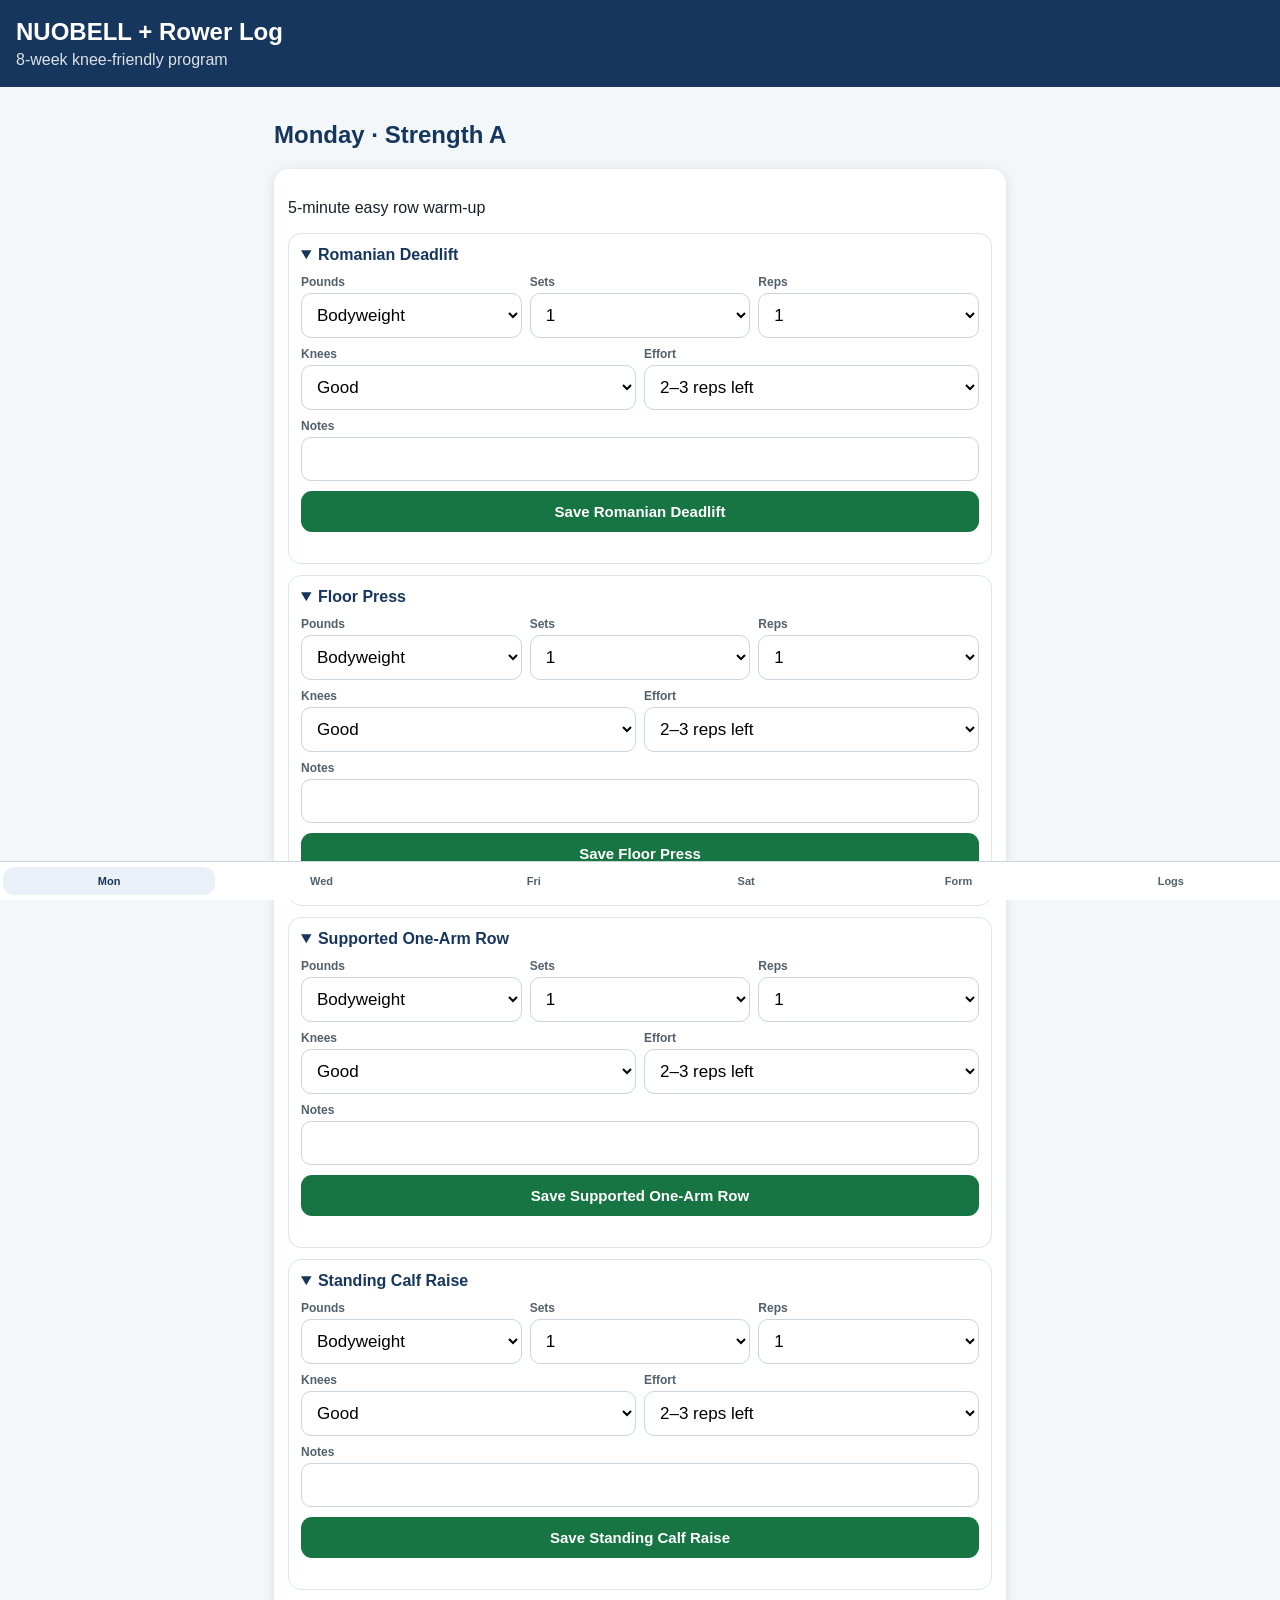
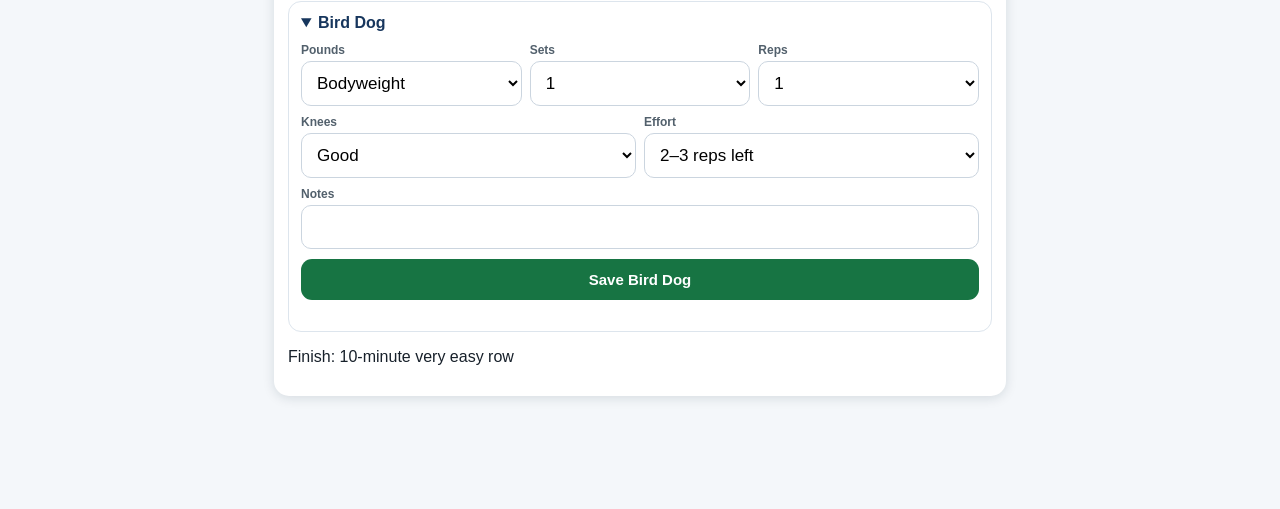
==== index.html @ aaa97d18 "Add files via upload" ====
<!doctype html><html><head><meta charset="utf-8"><meta name="viewport" content="width=device-width,initial-scale=1,viewport-fit=cover"><meta name="theme-color" content="#17365d"><title>NUOBELL + Rower Log</title><style>*{box-sizing:border-box}body{margin:0;background:#f4f7fa;font-family:-apple-system,BlinkMacSystemFont,"Segoe UI",sans-serif;color:#17202a;padding-bottom:86px}header{background:#17365d;color:white;padding:calc(18px + env(safe-area-inset-top)) 16px 18px}h1{font-size:24px;margin:0}header p{margin:5px 0 0;opacity:.85}main{max-width:760px;margin:auto;padding:14px}section{display:none}section.active{display:block}h2{color:#17365d}.card,.ref,.rec{background:#fff;border-radius:15px;padding:14px;margin-bottom:13px;box-shadow:0 2px 12px #1232}details{border:1px solid #dde5ed;border-radius:13px;padding:12px;margin:11px 0}summary{font-weight:800;color:#17365d}label{display:block;font-size:12px;font-weight:750;color:#52606c;margin-bottom:4px}select,input,textarea{width:100%;font-size:17px;padding:11px;border:1px solid #cbd5df;border-radius:10px;background:white}textarea{min-height:64px}.g3{display:grid;grid-template-columns:repeat(3,1fr);gap:8px;margin-top:11px}.g2{display:grid;grid-template-columns:1fr 1fr;gap:8px;margin-top:9px}button{border:0;border-radius:11px;padding:12px;background:#17365d;color:#fff;font-weight:750;font-size:15px}.save{width:100%;margin-top:10px;background:#177443}.status{height:19px;color:#177443;font-size:13px;padding-top:4px}nav{position:fixed;bottom:0;left:0;right:0;background:#fff;border-top:1px solid #cad5df;display:grid;grid-template-columns:repeat(6,1fr);padding:5px 3px calc(5px + env(safe-area-inset-bottom))}nav button{background:transparent;color:#52606c;font-size:11px;padding:8px 1px}nav button.active{background:#eaf1f8;color:#17365d}.ref img{width:100%;border-radius:11px}.ref a{color:#075dad;font-weight:750}.note{background:#fff3cd;border-radius:12px;padding:11px}.actions{display:flex;gap:8px}.actions>*{flex:1}.file{background:#e7edf4;color:#17365d;border-radius:11px;padding:12px;text-align:center;font-weight:750}.file input{display:none}.rec{border-left:5px solid #2f5597}.del{float:right;padding:5px 8px;background:#eee;color:#942525}@media(min-width:700px){#refs{display:grid;grid-template-columns:1fr 1fr;gap:12px}}</style></head><body><header><h1>NUOBELL + Rower Log</h1><p>8-week knee-friendly program</p></header><main>
<section id="Monday" class="active"><h2>Monday · Strength A</h2><div class="card"><p>5-minute easy row warm-up</p><div id="mon"></div><p>Finish: 10-minute very easy row</p></div></section>
<section id="Wednesday"><h2>Wednesday · Rower</h2><div class="card"><label>Training week</label><select id="rw"><option>Weeks 1–2</option><option>Weeks 3–4</option><option>Weeks 5–6</option><option>Weeks 7–8</option></select><div class="note" id="rp" style="margin-top:10px"></div><div class="g2"><div><label>Minutes</label><select id="rm"><option>5</option><option>10</option><option>15</option><option>20</option><option>25</option><option>30</option><option>35</option><option>40</option><option>45</option></select></div><div><label>Distance (m)</label><input id="rd" inputmode="numeric"></div><div><label>Stroke rate</label><select id="rs"><option>16</option><option>17</option><option>18</option><option>19</option><option>20</option><option>21</option><option>22</option><option>23</option><option>24</option><option>25</option><option>26</option><option>27</option><option>28</option><option>29</option><option>30</option></select></div><div><label>Knees</label><select id="rk"><option>Good</option><option>Mild discomfort</option><option>Stop / pain</option></select></div></div><label style="margin-top:9px">Notes</label><textarea id="rn"></textarea><button class="save" onclick="saveRow()">Save rowing log</button><div id="rstat" class="status"></div></div></section>
<section id="Friday"><h2>Friday · Strength B</h2><div class="card"><p>5-minute easy row warm-up</p><div id="fri"></div><p>Finish: 10-minute very easy row</p></div></section>
<section id="Saturday"><h2>Saturday · Optional</h2><div class="card"><label>Activity</label><select id="sa"><option>Easy conversational row</option><option>Comfortable walk</option><option>Recovery / rest</option></select><label style="margin-top:9px">Minutes</label><select id="sm"><option>0</option><option>5</option><option>10</option><option>15</option><option>20</option><option>25</option><option>30</option><option>35</option><option>40</option><option>45</option><option>50</option><option>55</option><option>60</option></select><label style="margin-top:9px">Notes</label><textarea id="sn"></textarea><button class="save" onclick="saveSat()">Save optional-day log</button><div id="sstat" class="status"></div></div></section>
<section id="Reference"><h2>Exercise Reference</h2><div class="note">Illustrations are quick reminders. Use the linked ACE resources for additional form guidance.</div><div id="refs" style="margin-top:12px"><article class="ref"><h3>Romanian Deadlift</h3><img src="assets/exercise-01.jpg"><p>Soft knees; hinge at hips; weights close; neutral back.</p><a href="https://www.acefitness.org/continuing-education/certified/may-2025/8865/the-ace-do-it-better-series-the-romanian-deadlift/" target="_blank">ACE guidance ↗</a></article><article class="ref"><h3>Floor Press</h3><img src="assets/exercise-02.jpg"><p>Lower under control until upper arms meet floor; press smoothly.</p><a href="https://www.acefitness.org/resources/everyone/exercise-library/" target="_blank">ACE guidance ↗</a></article><article class="ref"><h3>Supported One-Arm Row</h3><img src="assets/exercise-03.jpg"><p>Brace on a stable support; row without twisting.</p><a href="https://www.acefitness.org/resources/everyone/exercise-library/" target="_blank">ACE guidance ↗</a></article><article class="ref"><h3>Standing Calf Raise</h3><img src="assets/exercise-04.jpg"><p>Use support; rise, pause and lower slowly.</p><a href="https://www.acefitness.org/resources/everyone/exercise-library/" target="_blank">ACE guidance ↗</a></article><article class="ref"><h3>Bird Dog</h3><img src="assets/exercise-05.jpg"><p>Extend opposite arm and leg while keeping trunk still.</p><a href="https://www.acefitness.org/resources/everyone/exercise-library/" target="_blank">ACE guidance ↗</a></article><article class="ref"><h3>Glute Bridge</h3><img src="assets/exercise-06.jpg"><p>Comfortable knee bend; squeeze glutes to lift hips.</p><a href="https://www.acefitness.org/resources/everyone/exercise-library/" target="_blank">ACE guidance ↗</a></article><article class="ref"><h3>Hammer Curl</h3><img src="assets/exercise-07.jpg"><p>Palms inward; upper arms quiet; no swinging.</p><a href="https://www.acefitness.org/resources/everyone/exercise-library/" target="_blank">ACE guidance ↗</a></article><article class="ref"><h3>Seated Overhead Press</h3><img src="assets/exercise-08.jpg"><p>Stable chair with back support; light load; keep breathing.</p><a href="https://www.acefitness.org/resources/everyone/exercise-library/" target="_blank">ACE guidance ↗</a></article><article class="ref"><h3>Suitcase Hold</h3><img src="assets/exercise-09.jpg"><p>Stand tall with one dumbbell; resist leaning.</p><a href="https://www.acefitness.org/resources/everyone/exercise-library/" target="_blank">ACE guidance ↗</a></article></div></section>
<section id="History"><h2>History & JSON</h2><div class="card"><div class="actions"><button onclick="exportJSON()">Export JSON</button><label class="file">Import JSON<input type="file" accept="application/json" onchange="importJSON(event)"></label></div><p>Records stay in this browser. Export JSON periodically as backup.</p></div><div id="hist"></div></section></main>
<nav><button data-t="Monday" onclick="tab('Monday')">Mon</button><button data-t="Wednesday" onclick="tab('Wednesday')">Wed</button><button data-t="Friday" onclick="tab('Friday')">Fri</button><button data-t="Saturday" onclick="tab('Saturday')">Sat</button><button data-t="Reference" onclick="tab('Reference')">Form</button><button data-t="History" onclick="tab('History')">Logs</button></nav>
<script>const strength={Monday:["Romanian Deadlift", "Floor Press", "Supported One-Arm Row", "Standing Calf Raise", "Bird Dog"],Friday:["Glute Bridge", "Floor Press", "Supported One-Arm Row", "Hammer Curl", "Seated Overhead Press", "Suitcase Hold"]};const weights=['Bodyweight',...Array.from({length:10},(_,i)=>`${(i+1)*5} lb`)];function ex(day,n,i){return `<details open><summary>${n}</summary><div class="g3"><div><label>Pounds</label><select id="${day}w${i}">${weights.map(x=>`<option>${x}</option>`).join('')}</select></div><div><label>Sets</label><select id="${day}s${i}">${[1,2,3,4,5].map(x=>`<option>${x}</option>`).join('')}</select></div><div><label>Reps</label><select id="${day}r${i}">${Array.from({length:20},(_,j)=>j+1).map(x=>`<option>${x}</option>`).join('')}</select></div></div><div class="g2"><div><label>Knees</label><select id="${day}k${i}"><option>Good</option><option>Mild discomfort</option><option>Stop / pain</option></select></div><div><label>Effort</label><select id="${day}e${i}"><option>Easy</option><option selected>2–3 reps left</option><option>Hard</option></select></div></div><label style="margin-top:9px">Notes</label><input id="${day}n${i}"><button class="save" onclick="saveStrength('${day}','${n}',${i})">Save ${n}</button><div id="${day}x${i}" class="status"></div></details>`}function init(){mon.innerHTML=strength.Monday.map((n,i)=>ex('Monday',n,i)).join('');fri.innerHTML=strength.Friday.map((n,i)=>ex('Friday',n,i)).join('');rowPlan();tab('Monday')}function get(){try{return JSON.parse(localStorage.getItem('nuobellLogs')||'[]')}catch(e){return[]}}function put(a){localStorage.setItem('nuobellLogs',JSON.stringify(a))}function id(){return (crypto.randomUUID?crypto.randomUUID():Date.now().toString())}function saveStrength(d,n,i){let a=get();a.push({id:id(),timestamp:new Date().toISOString(),day:d,type:'strength',exercise:n,weight:document.getElementById(d+'w'+i).value,sets:+document.getElementById(d+'s'+i).value,reps:+document.getElementById(d+'r'+i).value,knees:document.getElementById(d+'k'+i).value,effort:document.getElementById(d+'e'+i).value,notes:document.getElementById(d+'n'+i).value});put(a);let z=document.getElementById(d+'x'+i);z.textContent='Saved ✓';setTimeout(()=>z.textContent='',1200)}function saveRow(){let a=get();a.push({id:id(),timestamp:new Date().toISOString(),day:'Wednesday',type:'row',week:rw.value,minutes:+rm.value,distance:rd.value,spm:+rs.value,knees:rk.value,notes:rn.value});put(a);rstat.textContent='Saved ✓'}function saveSat(){let a=get();a.push({id:id(),timestamp:new Date().toISOString(),day:'Saturday',type:'optional',activity:sa.value,minutes:+sm.value,notes:sn.value});put(a);sstat.textContent='Saved ✓'}function rowPlan(){let p={'Weeks 1–2':'5 min easy • 10 min steady • 5 min easy','Weeks 3–4':'5 min easy • 15 min steady • 5 min easy','Weeks 5–6':'5 min easy • 2 min moderate / 2 min easy × 5 • 5 min cool-down','Weeks 7–8':'5 min easy • 3 min moderate-hard / 2 min easy × 4 • 5 min cool-down'};rp.textContent=p[rw.value]}rw.onchange=rowPlan;function tab(t){document.querySelectorAll('section').forEach(s=>s.classList.toggle('active',s.id===t));document.querySelectorAll('nav button').forEach(b=>b.classList.toggle('active',b.dataset.t===t));if(t==='History')history();scrollTo(0,0)}function history(){let a=get().slice().reverse();hist.innerHTML=a.length?a.map(r=>`<div class="rec"><button class="del" onclick="del('${r.id}')">Delete</button><b>${r.day}</b><br>${r.type==='strength'?`${r.exercise} · ${r.weight} · ${r.sets}×${r.reps}`:r.type==='row'?`Row · ${r.minutes} min · ${r.distance||'—'}m · ${r.spm}spm`:`${r.activity} · ${r.minutes} min`}<br><small>${new Date(r.timestamp).toLocaleString()}${r.knees?' · Knees: '+r.knees:''}</small></div>`).join(''):'<p>No records yet.</p>'}function del(x){if(confirm('Delete record?')){put(get().filter(r=>r.id!==x));history()}}function exportJSON(){let b=new Blob([JSON.stringify({version:1,records:get()},null,2)],{type:'application/json'}),a=document.createElement('a');a.href=URL.createObjectURL(b);a.download='nuobell-log-'+new Date().toISOString().slice(0,10)+'.json';a.click()}function importJSON(e){let f=e.target.files[0];if(!f)return;let r=new FileReader();r.onload=()=>{try{let x=JSON.parse(r.result),inc=Array.isArray(x)?x:x.records,m=new Map(get().map(v=>[v.id,v]));inc.forEach(v=>m.set(v.id||id(),v));put([...m.values()]);history();alert('Import complete.')}catch(_e){alert('Invalid JSON file.')}};r.readAsText(f)}init();</script></body></html>
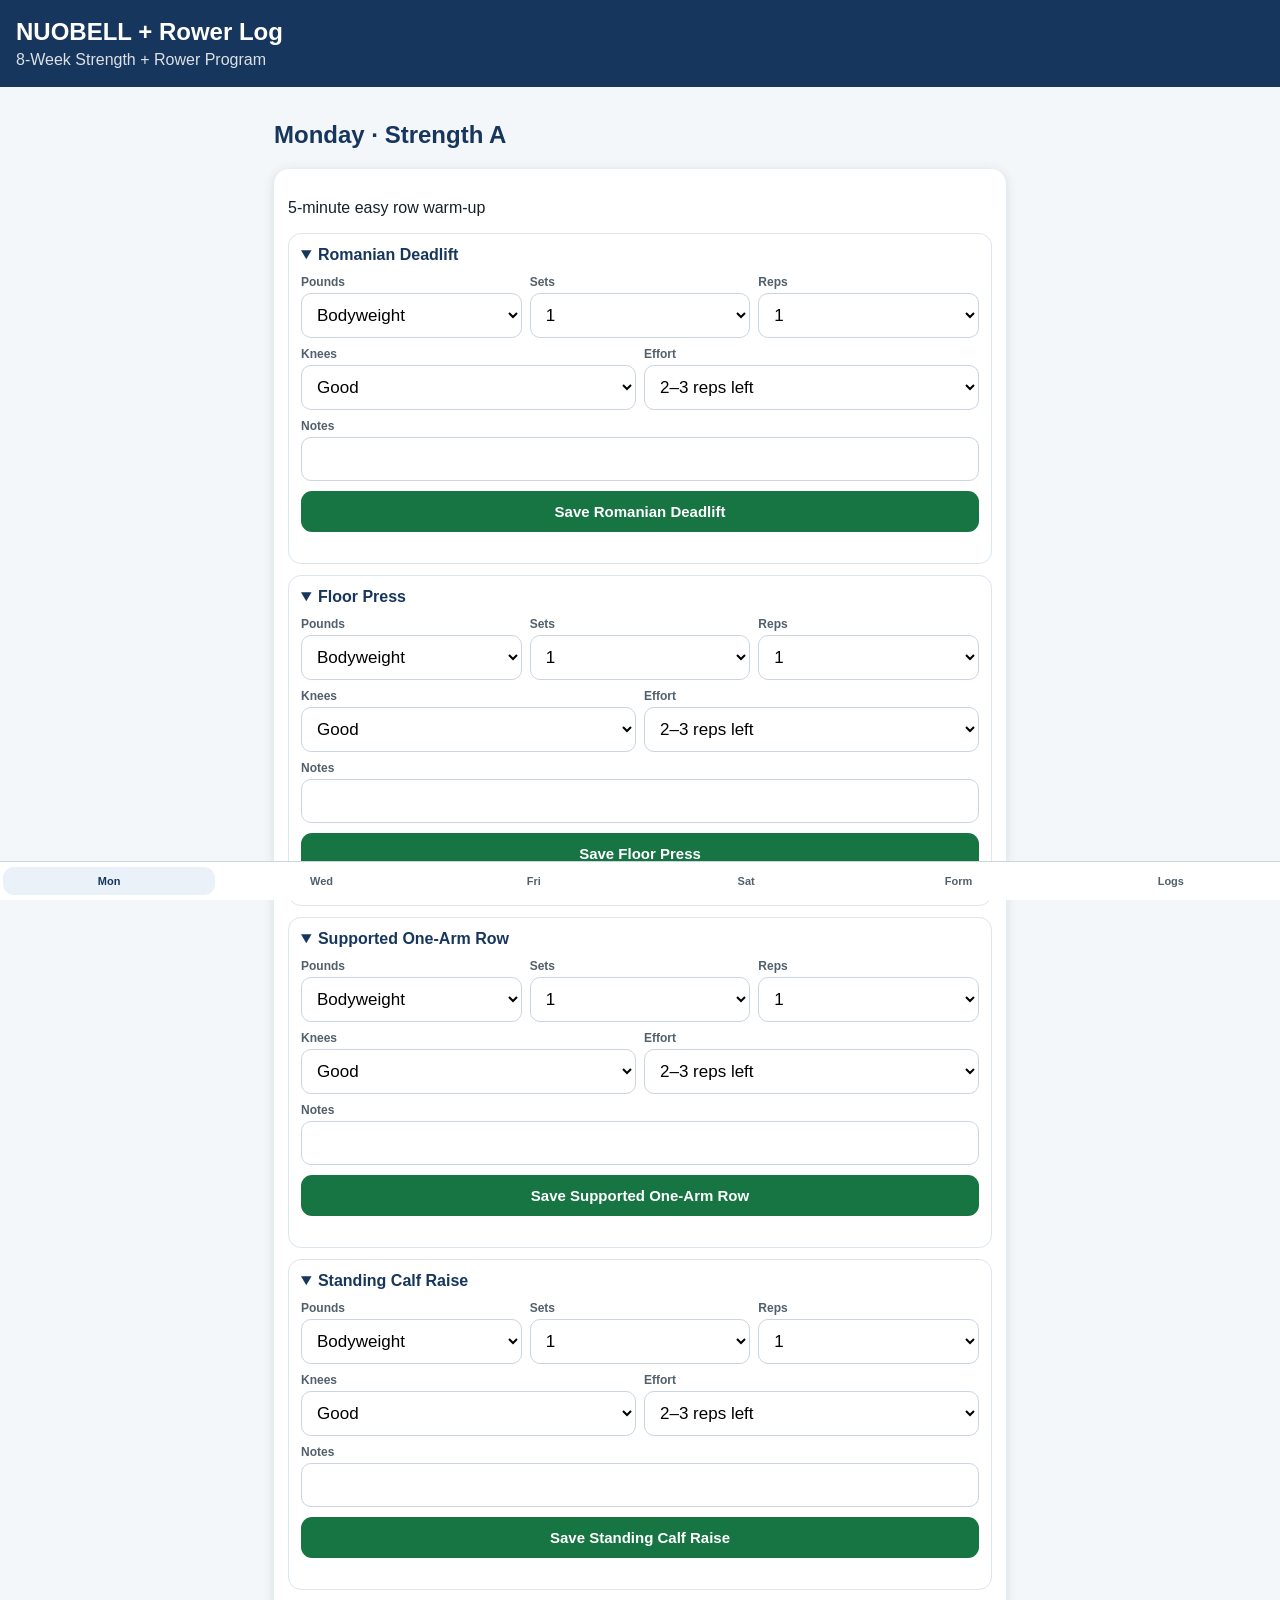
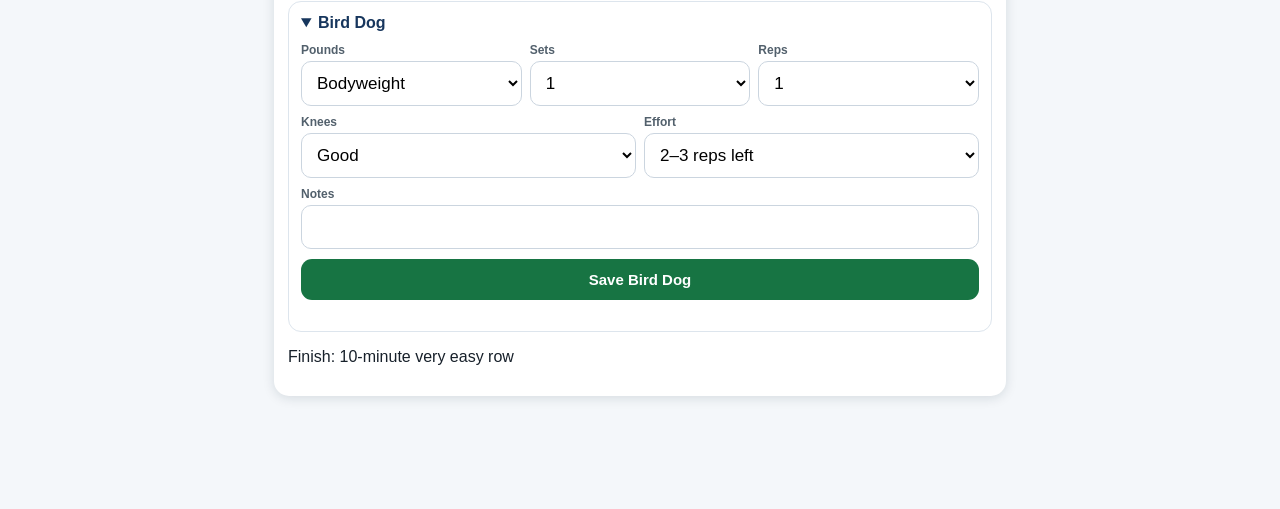
==== commit 25dea8c5: "Update index.html" ====
--- a/index.html
+++ b/index.html
@@ -1,4 +1,4 @@
-<!doctype html><html><head><meta charset="utf-8"><meta name="viewport" content="width=device-width,initial-scale=1,viewport-fit=cover"><meta name="theme-color" content="#17365d"><title>NUOBELL + Rower Log</title><style>*{box-sizing:border-box}body{margin:0;background:#f4f7fa;font-family:-apple-system,BlinkMacSystemFont,"Segoe UI",sans-serif;color:#17202a;padding-bottom:86px}header{background:#17365d;color:white;padding:calc(18px + env(safe-area-inset-top)) 16px 18px}h1{font-size:24px;margin:0}header p{margin:5px 0 0;opacity:.85}main{max-width:760px;margin:auto;padding:14px}section{display:none}section.active{display:block}h2{color:#17365d}.card,.ref,.rec{background:#fff;border-radius:15px;padding:14px;margin-bottom:13px;box-shadow:0 2px 12px #1232}details{border:1px solid #dde5ed;border-radius:13px;padding:12px;margin:11px 0}summary{font-weight:800;color:#17365d}label{display:block;font-size:12px;font-weight:750;color:#52606c;margin-bottom:4px}select,input,textarea{width:100%;font-size:17px;padding:11px;border:1px solid #cbd5df;border-radius:10px;background:white}textarea{min-height:64px}.g3{display:grid;grid-template-columns:repeat(3,1fr);gap:8px;margin-top:11px}.g2{display:grid;grid-template-columns:1fr 1fr;gap:8px;margin-top:9px}button{border:0;border-radius:11px;padding:12px;background:#17365d;color:#fff;font-weight:750;font-size:15px}.save{width:100%;margin-top:10px;background:#177443}.status{height:19px;color:#177443;font-size:13px;padding-top:4px}nav{position:fixed;bottom:0;left:0;right:0;background:#fff;border-top:1px solid #cad5df;display:grid;grid-template-columns:repeat(6,1fr);padding:5px 3px calc(5px + env(safe-area-inset-bottom))}nav button{background:transparent;color:#52606c;font-size:11px;padding:8px 1px}nav button.active{background:#eaf1f8;color:#17365d}.ref img{width:100%;border-radius:11px}.ref a{color:#075dad;font-weight:750}.note{background:#fff3cd;border-radius:12px;padding:11px}.actions{display:flex;gap:8px}.actions>*{flex:1}.file{background:#e7edf4;color:#17365d;border-radius:11px;padding:12px;text-align:center;font-weight:750}.file input{display:none}.rec{border-left:5px solid #2f5597}.del{float:right;padding:5px 8px;background:#eee;color:#942525}@media(min-width:700px){#refs{display:grid;grid-template-columns:1fr 1fr;gap:12px}}</style></head><body><header><h1>NUOBELL + Rower Log</h1><p>8-week knee-friendly program</p></header><main>
+<!doctype html><html><head><meta charset="utf-8"><meta name="viewport" content="width=device-width,initial-scale=1,viewport-fit=cover"><meta name="theme-color" content="#17365d"><title>NUOBELL + Rower Log</title><style>*{box-sizing:border-box}body{margin:0;background:#f4f7fa;font-family:-apple-system,BlinkMacSystemFont,"Segoe UI",sans-serif;color:#17202a;padding-bottom:86px}header{background:#17365d;color:white;padding:calc(18px + env(safe-area-inset-top)) 16px 18px}h1{font-size:24px;margin:0}header p{margin:5px 0 0;opacity:.85}main{max-width:760px;margin:auto;padding:14px}section{display:none}section.active{display:block}h2{color:#17365d}.card,.ref,.rec{background:#fff;border-radius:15px;padding:14px;margin-bottom:13px;box-shadow:0 2px 12px #1232}details{border:1px solid #dde5ed;border-radius:13px;padding:12px;margin:11px 0}summary{font-weight:800;color:#17365d}label{display:block;font-size:12px;font-weight:750;color:#52606c;margin-bottom:4px}select,input,textarea{width:100%;font-size:17px;padding:11px;border:1px solid #cbd5df;border-radius:10px;background:white}textarea{min-height:64px}.g3{display:grid;grid-template-columns:repeat(3,1fr);gap:8px;margin-top:11px}.g2{display:grid;grid-template-columns:1fr 1fr;gap:8px;margin-top:9px}button{border:0;border-radius:11px;padding:12px;background:#17365d;color:#fff;font-weight:750;font-size:15px}.save{width:100%;margin-top:10px;background:#177443}.status{height:19px;color:#177443;font-size:13px;padding-top:4px}nav{position:fixed;bottom:0;left:0;right:0;background:#fff;border-top:1px solid #cad5df;display:grid;grid-template-columns:repeat(6,1fr);padding:5px 3px calc(5px + env(safe-area-inset-bottom))}nav button{background:transparent;color:#52606c;font-size:11px;padding:8px 1px}nav button.active{background:#eaf1f8;color:#17365d}.ref img{width:100%;border-radius:11px}.ref a{color:#075dad;font-weight:750}.note{background:#fff3cd;border-radius:12px;padding:11px}.actions{display:flex;gap:8px}.actions>*{flex:1}.file{background:#e7edf4;color:#17365d;border-radius:11px;padding:12px;text-align:center;font-weight:750}.file input{display:none}.rec{border-left:5px solid #2f5597}.del{float:right;padding:5px 8px;background:#eee;color:#942525}@media(min-width:700px){#refs{display:grid;grid-template-columns:1fr 1fr;gap:12px}}</style></head><body><header><h1>NUOBELL + Rower Log</h1><p>8-Week Strength + Rower Program</p></header><main>
 <section id="Monday" class="active"><h2>Monday · Strength A</h2><div class="card"><p>5-minute easy row warm-up</p><div id="mon"></div><p>Finish: 10-minute very easy row</p></div></section>
 <section id="Wednesday"><h2>Wednesday · Rower</h2><div class="card"><label>Training week</label><select id="rw"><option>Weeks 1–2</option><option>Weeks 3–4</option><option>Weeks 5–6</option><option>Weeks 7–8</option></select><div class="note" id="rp" style="margin-top:10px"></div><div class="g2"><div><label>Minutes</label><select id="rm"><option>5</option><option>10</option><option>15</option><option>20</option><option>25</option><option>30</option><option>35</option><option>40</option><option>45</option></select></div><div><label>Distance (m)</label><input id="rd" inputmode="numeric"></div><div><label>Stroke rate</label><select id="rs"><option>16</option><option>17</option><option>18</option><option>19</option><option>20</option><option>21</option><option>22</option><option>23</option><option>24</option><option>25</option><option>26</option><option>27</option><option>28</option><option>29</option><option>30</option></select></div><div><label>Knees</label><select id="rk"><option>Good</option><option>Mild discomfort</option><option>Stop / pain</option></select></div></div><label style="margin-top:9px">Notes</label><textarea id="rn"></textarea><button class="save" onclick="saveRow()">Save rowing log</button><div id="rstat" class="status"></div></div></section>
 <section id="Friday"><h2>Friday · Strength B</h2><div class="card"><p>5-minute easy row warm-up</p><div id="fri"></div><p>Finish: 10-minute very easy row</p></div></section>
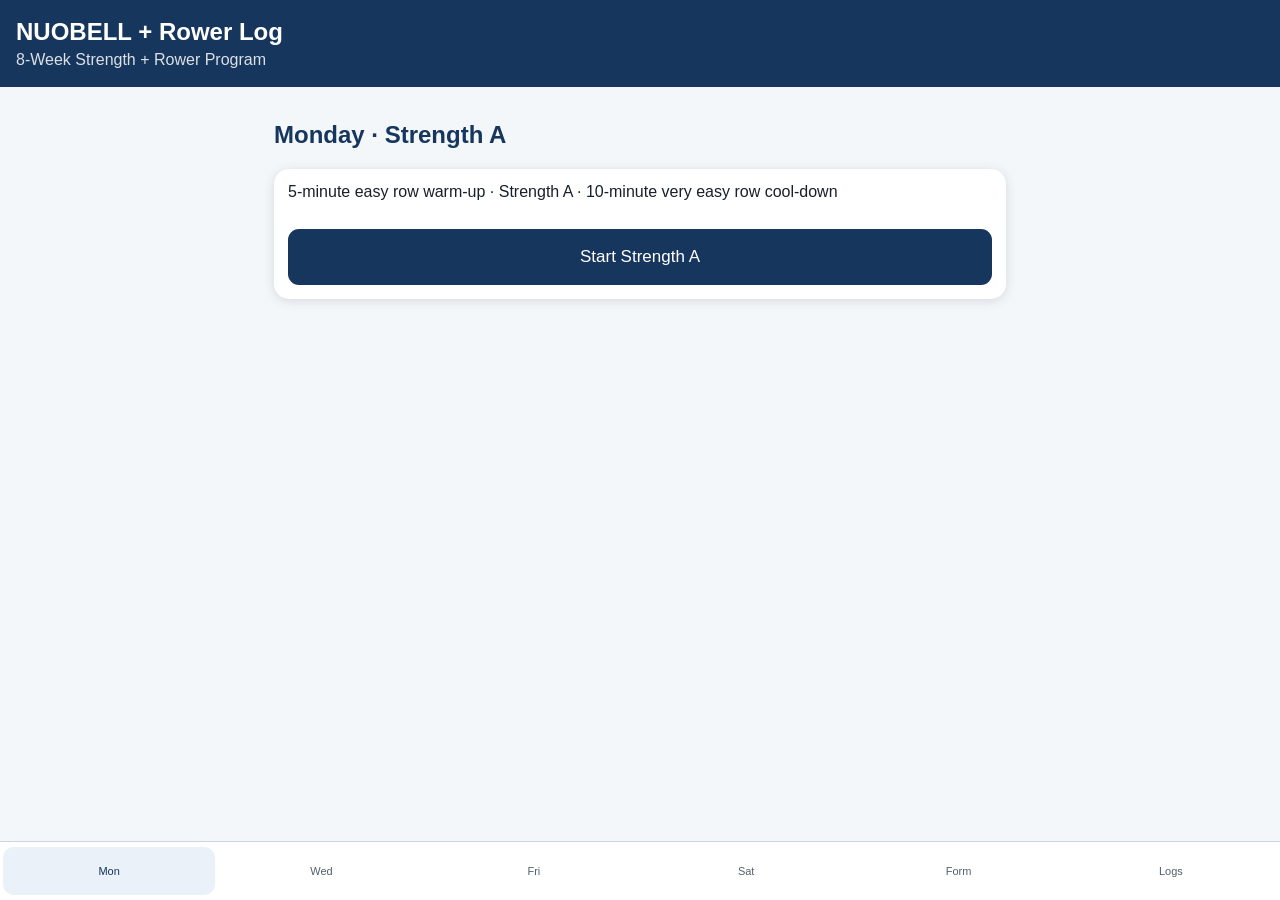
==== commit 0be14be9: "Add Version 2.1 per-set workout logging Adds structured workouts, warm-up/cool-down tracking, per-se" ====
--- a/index.html
+++ b/index.html
@@ -1,9 +1,206 @@
-<!doctype html><html><head><meta charset="utf-8"><meta name="viewport" content="width=device-width,initial-scale=1,viewport-fit=cover"><meta name="theme-color" content="#17365d"><title>NUOBELL + Rower Log</title><style>*{box-sizing:border-box}body{margin:0;background:#f4f7fa;font-family:-apple-system,BlinkMacSystemFont,"Segoe UI",sans-serif;color:#17202a;padding-bottom:86px}header{background:#17365d;color:white;padding:calc(18px + env(safe-area-inset-top)) 16px 18px}h1{font-size:24px;margin:0}header p{margin:5px 0 0;opacity:.85}main{max-width:760px;margin:auto;padding:14px}section{display:none}section.active{display:block}h2{color:#17365d}.card,.ref,.rec{background:#fff;border-radius:15px;padding:14px;margin-bottom:13px;box-shadow:0 2px 12px #1232}details{border:1px solid #dde5ed;border-radius:13px;padding:12px;margin:11px 0}summary{font-weight:800;color:#17365d}label{display:block;font-size:12px;font-weight:750;color:#52606c;margin-bottom:4px}select,input,textarea{width:100%;font-size:17px;padding:11px;border:1px solid #cbd5df;border-radius:10px;background:white}textarea{min-height:64px}.g3{display:grid;grid-template-columns:repeat(3,1fr);gap:8px;margin-top:11px}.g2{display:grid;grid-template-columns:1fr 1fr;gap:8px;margin-top:9px}button{border:0;border-radius:11px;padding:12px;background:#17365d;color:#fff;font-weight:750;font-size:15px}.save{width:100%;margin-top:10px;background:#177443}.status{height:19px;color:#177443;font-size:13px;padding-top:4px}nav{position:fixed;bottom:0;left:0;right:0;background:#fff;border-top:1px solid #cad5df;display:grid;grid-template-columns:repeat(6,1fr);padding:5px 3px calc(5px + env(safe-area-inset-bottom))}nav button{background:transparent;color:#52606c;font-size:11px;padding:8px 1px}nav button.active{background:#eaf1f8;color:#17365d}.ref img{width:100%;border-radius:11px}.ref a{color:#075dad;font-weight:750}.note{background:#fff3cd;border-radius:12px;padding:11px}.actions{display:flex;gap:8px}.actions>*{flex:1}.file{background:#e7edf4;color:#17365d;border-radius:11px;padding:12px;text-align:center;font-weight:750}.file input{display:none}.rec{border-left:5px solid #2f5597}.del{float:right;padding:5px 8px;background:#eee;color:#942525}@media(min-width:700px){#refs{display:grid;grid-template-columns:1fr 1fr;gap:12px}}</style></head><body><header><h1>NUOBELL + Rower Log</h1><p>8-Week Strength + Rower Program</p></header><main>
-<section id="Monday" class="active"><h2>Monday · Strength A</h2><div class="card"><p>5-minute easy row warm-up</p><div id="mon"></div><p>Finish: 10-minute very easy row</p></div></section>
-<section id="Wednesday"><h2>Wednesday · Rower</h2><div class="card"><label>Training week</label><select id="rw"><option>Weeks 1–2</option><option>Weeks 3–4</option><option>Weeks 5–6</option><option>Weeks 7–8</option></select><div class="note" id="rp" style="margin-top:10px"></div><div class="g2"><div><label>Minutes</label><select id="rm"><option>5</option><option>10</option><option>15</option><option>20</option><option>25</option><option>30</option><option>35</option><option>40</option><option>45</option></select></div><div><label>Distance (m)</label><input id="rd" inputmode="numeric"></div><div><label>Stroke rate</label><select id="rs"><option>16</option><option>17</option><option>18</option><option>19</option><option>20</option><option>21</option><option>22</option><option>23</option><option>24</option><option>25</option><option>26</option><option>27</option><option>28</option><option>29</option><option>30</option></select></div><div><label>Knees</label><select id="rk"><option>Good</option><option>Mild discomfort</option><option>Stop / pain</option></select></div></div><label style="margin-top:9px">Notes</label><textarea id="rn"></textarea><button class="save" onclick="saveRow()">Save rowing log</button><div id="rstat" class="status"></div></div></section>
-<section id="Friday"><h2>Friday · Strength B</h2><div class="card"><p>5-minute easy row warm-up</p><div id="fri"></div><p>Finish: 10-minute very easy row</p></div></section>
-<section id="Saturday"><h2>Saturday · Optional</h2><div class="card"><label>Activity</label><select id="sa"><option>Easy conversational row</option><option>Comfortable walk</option><option>Recovery / rest</option></select><label style="margin-top:9px">Minutes</label><select id="sm"><option>0</option><option>5</option><option>10</option><option>15</option><option>20</option><option>25</option><option>30</option><option>35</option><option>40</option><option>45</option><option>50</option><option>55</option><option>60</option></select><label style="margin-top:9px">Notes</label><textarea id="sn"></textarea><button class="save" onclick="saveSat()">Save optional-day log</button><div id="sstat" class="status"></div></div></section>
-<section id="Reference"><h2>Exercise Reference</h2><div class="note">Illustrations are quick reminders. Use the linked ACE resources for additional form guidance.</div><div id="refs" style="margin-top:12px"><article class="ref"><h3>Romanian Deadlift</h3><img src="assets/exercise-01.jpg"><p>Soft knees; hinge at hips; weights close; neutral back.</p><a href="https://www.acefitness.org/continuing-education/certified/may-2025/8865/the-ace-do-it-better-series-the-romanian-deadlift/" target="_blank">ACE guidance ↗</a></article><article class="ref"><h3>Floor Press</h3><img src="assets/exercise-02.jpg"><p>Lower under control until upper arms meet floor; press smoothly.</p><a href="https://www.acefitness.org/resources/everyone/exercise-library/" target="_blank">ACE guidance ↗</a></article><article class="ref"><h3>Supported One-Arm Row</h3><img src="assets/exercise-03.jpg"><p>Brace on a stable support; row without twisting.</p><a href="https://www.acefitness.org/resources/everyone/exercise-library/" target="_blank">ACE guidance ↗</a></article><article class="ref"><h3>Standing Calf Raise</h3><img src="assets/exercise-04.jpg"><p>Use support; rise, pause and lower slowly.</p><a href="https://www.acefitness.org/resources/everyone/exercise-library/" target="_blank">ACE guidance ↗</a></article><article class="ref"><h3>Bird Dog</h3><img src="assets/exercise-05.jpg"><p>Extend opposite arm and leg while keeping trunk still.</p><a href="https://www.acefitness.org/resources/everyone/exercise-library/" target="_blank">ACE guidance ↗</a></article><article class="ref"><h3>Glute Bridge</h3><img src="assets/exercise-06.jpg"><p>Comfortable knee bend; squeeze glutes to lift hips.</p><a href="https://www.acefitness.org/resources/everyone/exercise-library/" target="_blank">ACE guidance ↗</a></article><article class="ref"><h3>Hammer Curl</h3><img src="assets/exercise-07.jpg"><p>Palms inward; upper arms quiet; no swinging.</p><a href="https://www.acefitness.org/resources/everyone/exercise-library/" target="_blank">ACE guidance ↗</a></article><article class="ref"><h3>Seated Overhead Press</h3><img src="assets/exercise-08.jpg"><p>Stable chair with back support; light load; keep breathing.</p><a href="https://www.acefitness.org/resources/everyone/exercise-library/" target="_blank">ACE guidance ↗</a></article><article class="ref"><h3>Suitcase Hold</h3><img src="assets/exercise-09.jpg"><p>Stand tall with one dumbbell; resist leaning.</p><a href="https://www.acefitness.org/resources/everyone/exercise-library/" target="_blank">ACE guidance ↗</a></article></div></section>
-<section id="History"><h2>History & JSON</h2><div class="card"><div class="actions"><button onclick="exportJSON()">Export JSON</button><label class="file">Import JSON<input type="file" accept="application/json" onchange="importJSON(event)"></label></div><p>Records stay in this browser. Export JSON periodically as backup.</p></div><div id="hist"></div></section></main>
-<nav><button data-t="Monday" onclick="tab('Monday')">Mon</button><button data-t="Wednesday" onclick="tab('Wednesday')">Wed</button><button data-t="Friday" onclick="tab('Friday')">Fri</button><button data-t="Saturday" onclick="tab('Saturday')">Sat</button><button data-t="Reference" onclick="tab('Reference')">Form</button><button data-t="History" onclick="tab('History')">Logs</button></nav>
-<script>const strength={Monday:["Romanian Deadlift", "Floor Press", "Supported One-Arm Row", "Standing Calf Raise", "Bird Dog"],Friday:["Glute Bridge", "Floor Press", "Supported One-Arm Row", "Hammer Curl", "Seated Overhead Press", "Suitcase Hold"]};const weights=['Bodyweight',...Array.from({length:10},(_,i)=>`${(i+1)*5} lb`)];function ex(day,n,i){return `<details open><summary>${n}</summary><div class="g3"><div><label>Pounds</label><select id="${day}w${i}">${weights.map(x=>`<option>${x}</option>`).join('')}</select></div><div><label>Sets</label><select id="${day}s${i}">${[1,2,3,4,5].map(x=>`<option>${x}</option>`).join('')}</select></div><div><label>Reps</label><select id="${day}r${i}">${Array.from({length:20},(_,j)=>j+1).map(x=>`<option>${x}</option>`).join('')}</select></div></div><div class="g2"><div><label>Knees</label><select id="${day}k${i}"><option>Good</option><option>Mild discomfort</option><option>Stop / pain</option></select></div><div><label>Effort</label><select id="${day}e${i}"><option>Easy</option><option selected>2–3 reps left</option><option>Hard</option></select></div></div><label style="margin-top:9px">Notes</label><input id="${day}n${i}"><button class="save" onclick="saveStrength('${day}','${n}',${i})">Save ${n}</button><div id="${day}x${i}" class="status"></div></details>`}function init(){mon.innerHTML=strength.Monday.map((n,i)=>ex('Monday',n,i)).join('');fri.innerHTML=strength.Friday.map((n,i)=>ex('Friday',n,i)).join('');rowPlan();tab('Monday')}function get(){try{return JSON.parse(localStorage.getItem('nuobellLogs')||'[]')}catch(e){return[]}}function put(a){localStorage.setItem('nuobellLogs',JSON.stringify(a))}function id(){return (crypto.randomUUID?crypto.randomUUID():Date.now().toString())}function saveStrength(d,n,i){let a=get();a.push({id:id(),timestamp:new Date().toISOString(),day:d,type:'strength',exercise:n,weight:document.getElementById(d+'w'+i).value,sets:+document.getElementById(d+'s'+i).value,reps:+document.getElementById(d+'r'+i).value,knees:document.getElementById(d+'k'+i).value,effort:document.getElementById(d+'e'+i).value,notes:document.getElementById(d+'n'+i).value});put(a);let z=document.getElementById(d+'x'+i);z.textContent='Saved ✓';setTimeout(()=>z.textContent='',1200)}function saveRow(){let a=get();a.push({id:id(),timestamp:new Date().toISOString(),day:'Wednesday',type:'row',week:rw.value,minutes:+rm.value,distance:rd.value,spm:+rs.value,knees:rk.value,notes:rn.value});put(a);rstat.textContent='Saved ✓'}function saveSat(){let a=get();a.push({id:id(),timestamp:new Date().toISOString(),day:'Saturday',type:'optional',activity:sa.value,minutes:+sm.value,notes:sn.value});put(a);sstat.textContent='Saved ✓'}function rowPlan(){let p={'Weeks 1–2':'5 min easy • 10 min steady • 5 min easy','Weeks 3–4':'5 min easy • 15 min steady • 5 min easy','Weeks 5–6':'5 min easy • 2 min moderate / 2 min easy × 5 • 5 min cool-down','Weeks 7–8':'5 min easy • 3 min moderate-hard / 2 min easy × 4 • 5 min cool-down'};rp.textContent=p[rw.value]}rw.onchange=rowPlan;function tab(t){document.querySelectorAll('section').forEach(s=>s.classList.toggle('active',s.id===t));document.querySelectorAll('nav button').forEach(b=>b.classList.toggle('active',b.dataset.t===t));if(t==='History')history();scrollTo(0,0)}function history(){let a=get().slice().reverse();hist.innerHTML=a.length?a.map(r=>`<div class="rec"><button class="del" onclick="del('${r.id}')">Delete</button><b>${r.day}</b><br>${r.type==='strength'?`${r.exercise} · ${r.weight} · ${r.sets}×${r.reps}`:r.type==='row'?`Row · ${r.minutes} min · ${r.distance||'—'}m · ${r.spm}spm`:`${r.activity} · ${r.minutes} min`}<br><small>${new Date(r.timestamp).toLocaleString()}${r.knees?' · Knees: '+r.knees:''}</small></div>`).join(''):'<p>No records yet.</p>'}function del(x){if(confirm('Delete record?')){put(get().filter(r=>r.id!==x));history()}}function exportJSON(){let b=new Blob([JSON.stringify({version:1,records:get()},null,2)],{type:'application/json'}),a=document.createElement('a');a.href=URL.createObjectURL(b);a.download='nuobell-log-'+new Date().toISOString().slice(0,10)+'.json';a.click()}function importJSON(e){let f=e.target.files[0];if(!f)return;let r=new FileReader();r.onload=()=>{try{let x=JSON.parse(r.result),inc=Array.isArray(x)?x:x.records,m=new Map(get().map(v=>[v.id,v]));inc.forEach(v=>m.set(v.id||id(),v));put([...m.values()]);history();alert('Import complete.')}catch(_e){alert('Invalid JSON file.')}};r.readAsText(f)}init();</script></body></html>+<!doctype html>
+<html>
+  <head>
+    <meta charset="utf-8">
+    <meta name="viewport" content="width=device-width,initial-scale=1,viewport-fit=cover">
+    <meta name="theme-color" content="#17365d">
+    <title>NUOBELL + Rower Log</title>
+    <link rel="stylesheet" href="css/app.css">
+  </head>
+  <body>
+    <header>
+      <h1>NUOBELL + Rower Log</h1>
+      <p>8-Week Strength + Rower Program</p>
+    </header>
+    <main>
+      <div id="appNotice" class="app-notice" role="status" aria-live="polite" hidden></div>
+      <div id="legacyNotice" class="legacy-notice" role="alert" hidden>
+        <p>Legacy workout records were detected. They have not been changed. Export them before choosing to replace this data with Version 2 storage.</p>
+        <div class="actions">
+          <button type="button" id="exportLegacy">Export legacy JSON</button>
+          <button type="button" id="replaceLegacy">Start using Version 2</button>
+        </div>
+      </div>
+      <div id="activeWorkoutBanner" class="active-banner" hidden>
+        <span id="activeWorkoutLabel"></span>
+        <button type="button" id="resumeActiveWorkout">Resume workout</button>
+      </div>
+
+      <section id="Monday" class="active">
+        <h2>Monday · Strength A</h2>
+        <div class="card launch-card">
+          <p>5-minute easy row warm-up · Strength A · 10-minute very easy row cool-down</p>
+          <button type="button" class="primary-action" data-start-workout="monday-strength-a">Start Strength A</button>
+        </div>
+      </section>
+
+      <section id="Wednesday">
+        <h2>Wednesday · Rower</h2>
+        <div class="card launch-card">
+          <label for="rw">Training week</label>
+          <select id="rw">
+            <option>Weeks 1–2</option>
+            <option>Weeks 3–4</option>
+            <option>Weeks 5–6</option>
+            <option>Weeks 7–8</option>
+          </select>
+          <div class="note row-plan" id="rp"></div>
+          <button type="button" class="primary-action" data-start-workout="wednesday-row">Start rowing workout</button>
+        </div>
+      </section>
+
+      <section id="Friday">
+        <h2>Friday · Strength B</h2>
+        <div class="card launch-card">
+          <p>5-minute easy row warm-up · Strength B · 10-minute very easy row cool-down</p>
+          <button type="button" class="primary-action" data-start-workout="friday-strength-b">Start Strength B</button>
+        </div>
+      </section>
+
+      <section id="Saturday">
+        <h2>Saturday · Optional</h2>
+        <form id="optionalForm" class="card">
+          <label for="sa">Activity</label>
+          <select id="sa">
+            <option>Easy conversational row</option>
+            <option>Comfortable walk</option>
+            <option>Recovery / rest</option>
+          </select>
+          <label for="sm" class="field-spaced">Minutes</label>
+          <select id="sm">
+            <option>0</option>
+            <option>5</option>
+            <option>10</option>
+            <option>15</option>
+            <option>20</option>
+            <option>25</option>
+            <option>30</option>
+            <option>35</option>
+            <option>40</option>
+            <option>45</option>
+            <option>50</option>
+            <option>55</option>
+            <option>60</option>
+          </select>
+          <label for="sn" class="field-spaced">Notes</label>
+          <textarea id="sn"></textarea>
+          <button class="save" type="submit">Save optional-day log</button>
+        </form>
+      </section>
+
+      <section id="Reference">
+        <h2>Exercise Reference</h2>
+        <div class="note">Illustrations are quick reminders. Use the linked ACE resources for additional form guidance.</div>
+        <div id="refs" class="refs">
+          <article class="ref" data-exercise-id="romanian-deadlift">
+            <h3>Romanian Deadlift</h3>
+            <img src="assets/exercise-01.jpg">
+            <p>Soft knees; hinge at hips; weights close; neutral back.</p>
+            <a href="https://www.acefitness.org/continuing-education/certified/may-2025/8865/the-ace-do-it-better-series-the-romanian-deadlift/" target="_blank">ACE guidance ↗</a>
+          </article>
+          <article class="ref" data-exercise-id="floor-press">
+            <h3>Floor Press</h3>
+            <img src="assets/exercise-02.jpg">
+            <p>Lower under control until upper arms meet floor; press smoothly.</p>
+            <a href="https://www.acefitness.org/resources/everyone/exercise-library/" target="_blank">ACE guidance ↗</a>
+          </article>
+          <article class="ref" data-exercise-id="supported-one-arm-row">
+            <h3>Supported One-Arm Row</h3>
+            <img src="assets/exercise-03.jpg">
+            <p>Brace on a stable support; row without twisting.</p>
+            <a href="https://www.acefitness.org/resources/everyone/exercise-library/" target="_blank">ACE guidance ↗</a>
+          </article>
+          <article class="ref" data-exercise-id="standing-calf-raise">
+            <h3>Standing Calf Raise</h3>
+            <img src="assets/exercise-04.jpg">
+            <p>Use support; rise, pause and lower slowly.</p>
+            <a href="https://www.acefitness.org/resources/everyone/exercise-library/" target="_blank">ACE guidance ↗</a>
+          </article>
+          <article class="ref" data-exercise-id="bird-dog">
+            <h3>Bird Dog</h3>
+            <img src="assets/exercise-05.jpg">
+            <p>Extend opposite arm and leg while keeping trunk still.</p>
+            <a href="https://www.acefitness.org/resources/everyone/exercise-library/" target="_blank">ACE guidance ↗</a>
+          </article>
+          <article class="ref" data-exercise-id="glute-bridge">
+            <h3>Glute Bridge</h3>
+            <img src="assets/exercise-06.jpg">
+            <p>Comfortable knee bend; squeeze glutes to lift hips.</p>
+            <a href="https://www.acefitness.org/resources/everyone/exercise-library/" target="_blank">ACE guidance ↗</a>
+          </article>
+          <article class="ref" data-exercise-id="hammer-curl">
+            <h3>Hammer Curl</h3>
+            <img src="assets/exercise-07.jpg">
+            <p>Palms inward; upper arms quiet; no swinging.</p>
+            <a href="https://www.acefitness.org/resources/everyone/exercise-library/" target="_blank">ACE guidance ↗</a>
+          </article>
+          <article class="ref" data-exercise-id="seated-overhead-press">
+            <h3>Seated Overhead Press</h3>
+            <img src="assets/exercise-08.jpg">
+            <p>Stable chair with back support; light load; keep breathing.</p>
+            <a href="https://www.acefitness.org/resources/everyone/exercise-library/" target="_blank">ACE guidance ↗</a>
+          </article>
+          <article class="ref" data-exercise-id="suitcase-hold">
+            <h3>Suitcase Hold</h3>
+            <img src="assets/exercise-09.jpg">
+            <p>Stand tall with one dumbbell; resist leaning.</p>
+            <a href="https://www.acefitness.org/resources/everyone/exercise-library/" target="_blank">ACE guidance ↗</a>
+          </article>
+        </div>
+      </section>
+
+      <section id="History">
+        <h2>History &amp; JSON</h2>
+        <div class="card">
+          <div class="actions">
+            <button type="button" id="exportJSON">Export JSON</button>
+            <label class="file">Import JSON<input id="importJSON" type="file" accept="application/json"></label>
+          </div>
+          <p>Records stay in this browser. Export JSON periodically as backup.</p>
+        </div>
+        <div id="historyList"></div>
+      </section>
+
+      <section id="Workout" aria-label="Active workout">
+        <div id="workoutContent"></div>
+      </section>
+    </main>
+    <nav>
+      <button data-t="Monday" onclick="tab('Monday')">Mon</button>
+      <button data-t="Wednesday" onclick="tab('Wednesday')">Wed</button>
+      <button data-t="Friday" onclick="tab('Friday')">Fri</button>
+      <button data-t="Saturday" onclick="tab('Saturday')">Sat</button>
+      <button data-t="Reference" onclick="tab('Reference')">Form</button>
+      <button data-t="History" onclick="tab('History')">Logs</button>
+    </nav>
+
+    <div id="workoutChoice" class="modal" hidden role="dialog" aria-modal="true" aria-labelledby="workoutChoiceTitle">
+      <div class="modal-card">
+        <h2 id="workoutChoiceTitle">An active workout is in progress</h2>
+        <p id="workoutChoiceDescription"></p>
+        <button type="button" id="choiceResume" class="primary-action">Resume existing workout</button>
+        <button type="button" id="choiceDiscard" class="danger-action">Discard existing workout and start selected</button>
+        <button type="button" id="choiceCancel" class="secondary-action">Cancel</button>
+      </div>
+    </div>
+
+    <div id="confirmDialog" class="modal" hidden role="dialog" aria-modal="true" aria-labelledby="confirmTitle">
+      <div class="modal-card">
+        <h2 id="confirmTitle"></h2>
+        <p id="confirmMessage"></p>
+        <button type="button" id="confirmAction" class="danger-action"></button>
+        <button type="button" id="cancelConfirmation" class="secondary-action">Cancel</button>
+      </div>
+    </div>
+
+    <div id="exerciseFormDialog" class="modal form-modal" hidden role="dialog" aria-modal="true" aria-labelledby="exerciseFormTitle">
+      <div class="modal-card">
+        <h2 id="exerciseFormTitle" class="visually-hidden">Exercise form reference</h2>
+        <div id="exerciseFormContent"></div>
+        <button type="button" id="closeExerciseForm" class="primary-action">CLOSE FORM</button>
+      </div>
+    </div>
+
+    <script src="js/app.js"></script>
+  </body>
+</html>
--- a/css/app.css
+++ b/css/app.css
@@ -0,0 +1,106 @@
+*{box-sizing:border-box}
+body{margin:0;background:#f4f7fa;font-family:-apple-system,BlinkMacSystemFont,"Segoe UI",sans-serif;color:#17202a;padding-bottom:86px}
+header{background:#17365d;color:white;padding:calc(18px + env(safe-area-inset-top)) 16px 18px}
+h1{font-size:24px;margin:0}
+header p{margin:5px 0 0;opacity:.85}
+main{max-width:760px;margin:auto;padding:14px}
+section{display:none}
+section.active{display:block}
+h2{color:#17365d}
+.card,.ref,.rec{background:#fff;border-radius:15px;padding:14px;margin-bottom:13px;box-shadow:0 2px 12px #1232}
+details{border:1px solid #dde5ed;border-radius:13px;padding:12px;margin:11px 0}
+summary{font-weight:800;color:#17365d}
+label{display:block;font-size:12px;font-weight:750;color:#52606c;margin-bottom:4px}
+select,input,textarea{width:100%;font-size:17px;padding:11px;border:1px solid #cbd5df;border-radius:10px;background:white}
+textarea{min-height:64px}
+.g3{display:grid;grid-template-columns:repeat(3,1fr);gap:8px;margin-top:11px}
+.g2{display:grid;grid-template-columns:1fr 1fr;gap:8px;margin-top:9px}
+button{border:0;border-radius:11px;padding:12px;background:#17365d;color:#fff;font-weight:750;font-size:15px}
+.save{width:100%;margin-top:10px;background:#177443}
+.status{height:19px;color:#177443;font-size:13px;padding-top:4px}
+nav{position:fixed;bottom:0;left:0;right:0;background:#fff;border-top:1px solid #cad5df;display:grid;grid-template-columns:repeat(6,1fr);padding:5px 3px calc(5px + env(safe-area-inset-bottom))}
+nav button{background:transparent;color:#52606c;font-size:11px;padding:8px 1px}
+nav button.active{background:#eaf1f8;color:#17365d}
+.ref img{width:100%;border-radius:11px}
+.ref a{color:#075dad;font-weight:750}
+.note{background:#fff3cd;border-radius:12px;padding:11px}
+.actions{display:flex;gap:8px}
+.actions>*{flex:1}
+.file{display:block;min-height:48px;background:#e7edf4;color:#17365d;border-radius:11px;padding:12px;text-align:center;font-weight:750}
+.file input{display:none}
+.rec{border-left:5px solid #2f5597}
+.del{float:right;padding:5px 8px;background:#eee;color:#942525}
+[hidden]{display:none!important}
+button,select,input,textarea{font:inherit}
+button{min-height:48px;cursor:pointer;touch-action:manipulation}
+select,input{min-height:48px}
+textarea{font-size:17px}
+.launch-card p{margin-top:0}
+.primary-action,.save{width:100%;min-height:56px;margin-top:12px;font-size:17px}
+.secondary-action{width:100%;background:#e7edf4;color:#17365d;margin-top:8px}
+.danger-action{width:100%;background:#942525;margin-top:8px}
+.app-notice,.legacy-notice,.active-banner{border-radius:13px;padding:12px;margin:0 0 12px}
+.app-notice{background:#e8f4eb;color:#145c35}
+.app-notice.error{background:#fde8e8;color:#842020}
+.legacy-notice{background:#fff3cd;color:#594414}
+.legacy-notice p{margin:0 0 10px}
+.active-banner{display:flex;align-items:center;justify-content:space-between;gap:10px;background:#eaf1f8}
+.active-banner button{flex-shrink:0}
+.row-plan{margin:10px 0}
+.workout-heading{margin:0 0 10px}
+.progress-label{font-weight:800;color:#17365d;margin:0 0 8px}
+.progress-track{height:8px;background:#dde5ed;border-radius:99px;overflow:hidden;margin-bottom:14px}
+.progress-track span{display:block;height:100%;background:#177443}
+.step-card{padding:16px}
+.step-card h3{margin:0 0 8px;color:#17365d}
+.step-description{color:#52606c;margin:0 0 12px}
+.previous-performance{background:#eaf1f8;border-radius:10px;padding:10px;margin:10px 0;font-size:14px}
+.step-status{font-weight:750;color:#177443}
+.step-status.skipped{color:#942525}
+.set-entry{border:1px solid #dde5ed;border-radius:12px;padding:10px;margin:10px 0}
+.set-entry.is-complete{border-color:#177443;background:#f1f8f3}
+.set-entry h4{margin:0 0 8px}
+.set-fields{display:grid;grid-template-columns:repeat(3,minmax(0,1fr));gap:8px}
+.set-fields label{font-size:11px}
+.set-fields input,.set-fields select{padding:8px;min-width:0}
+.set-fields .load-kind{grid-column:span 1}
+.bodyweight-label{min-height:48px;display:flex;align-items:center;font-size:14px;font-weight:700;color:#52606c}
+.set-controls{display:flex;justify-content:flex-end;margin-top:6px}
+.small-button{min-height:48px;padding:8px 12px;background:#e7edf4;color:#17365d;font-size:14px}
+.add-set{width:100%;min-height:48px;margin-top:10px;background:#e7edf4;color:#17365d}
+.step-actions{position:sticky;bottom:0;z-index:2;background:#f4f7fa;padding:10px 0 calc(10px + env(safe-area-inset-bottom));display:grid;grid-template-columns:1fr 1fr;gap:8px}
+.step-actions .primary-action,.step-actions .danger-action,.step-actions .secondary-action{margin:0}
+.step-actions .primary-action{grid-column:1 / -1}
+.reference-action{width:100%;margin-top:8px;background:#e7edf4;color:#17365d}
+.exercise-notes{min-height:52px}
+.history-card{border-left:5px solid #2f5597}
+.history-card.draft{border-left-color:#d29315}
+.history-card summary{cursor:pointer;min-height:48px;display:flex;align-items:center}
+.history-card details{margin:0;padding:0;border:0}
+.history-step{padding:10px 0;border-top:1px solid #dde5ed}
+.history-step p{margin:5px 0}
+.history-actions{display:flex;gap:8px;margin-top:8px}
+.history-actions button{flex:1}
+.history-step .step-status{margin:5px 0}
+.modal{position:fixed;inset:0;z-index:10;background:#0008;display:grid;place-items:center;padding:18px}
+.modal-card{width:min(100%,440px);background:#fff;border-radius:16px;padding:20px;box-shadow:0 8px 36px #0004}
+.modal-card h2{margin-top:0}
+.form-modal{display:block;overflow-y:auto;overscroll-behavior:contain;padding:12px}
+.form-modal .modal-card{max-width:500px;max-height:calc(100vh - 24px);max-height:calc(100dvh - 24px);overflow-y:auto;margin:0 auto;padding:16px}
+.form-modal .ref{margin:0;box-shadow:none;padding:0}
+.form-modal .ref img{max-height:48vh;max-height:48dvh;object-fit:contain;background:#f4f7fa}
+.form-modal #closeExerciseForm{position:sticky;bottom:0}
+.visually-hidden{position:absolute;width:1px;height:1px;padding:0;margin:-1px;overflow:hidden;clip:rect(0,0,0,0);white-space:nowrap;border:0}
+body.workout-active{padding-bottom:0}
+body.workout-active nav{display:none}
+button:disabled{opacity:.5;cursor:not-allowed}
+@media(max-width:380px){
+  main{padding:10px}
+  .step-card{padding:12px}
+  .set-fields{gap:5px}
+  .set-fields input,.set-fields select{font-size:16px;padding:7px}
+  .active-banner{align-items:stretch;flex-direction:column}
+}
+@media(min-width:700px){#refs{display:grid;grid-template-columns:1fr 1fr;gap:12px}}
+.field-spaced{margin-top:9px}
+.refs{margin-top:12px}
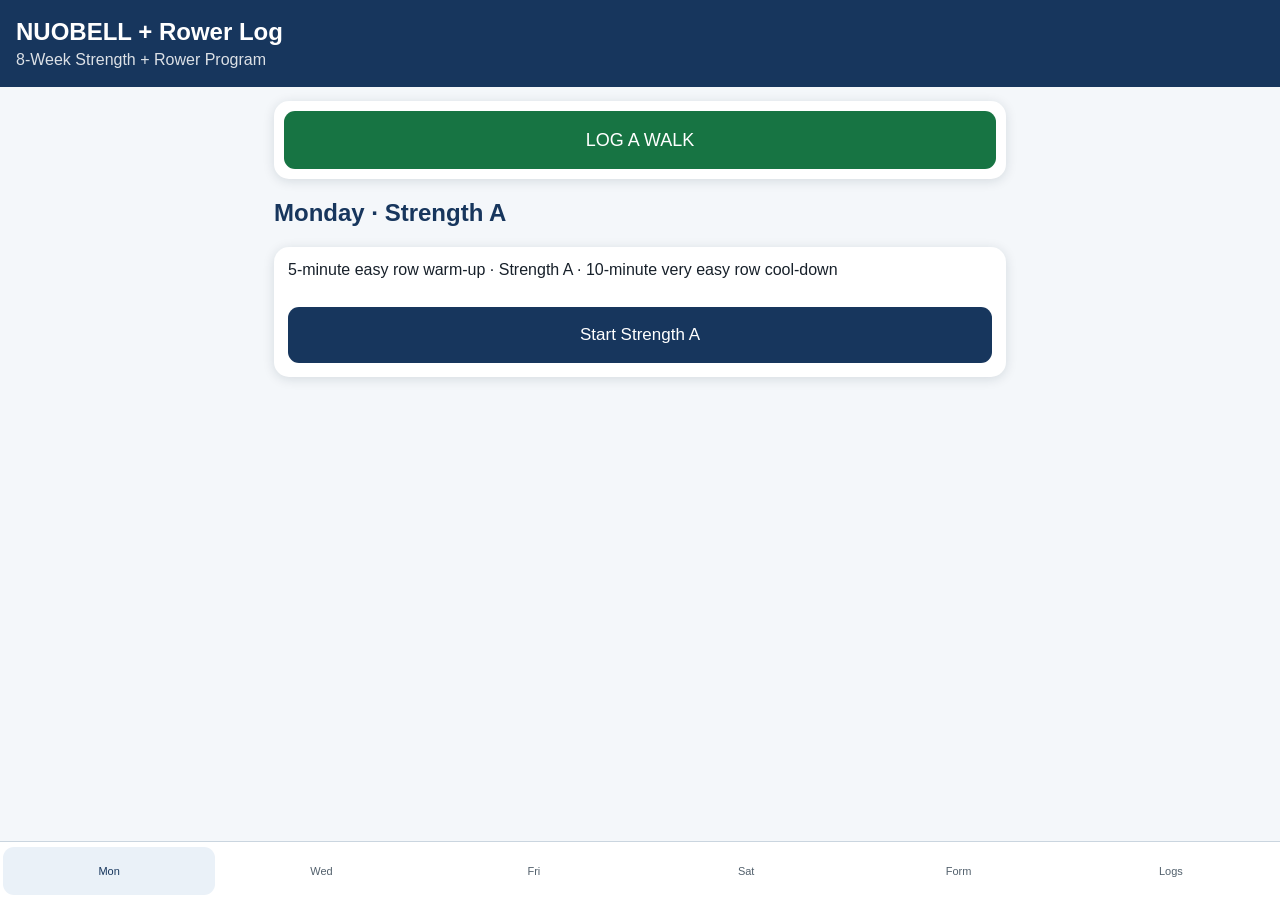
==== commit 5b33d1d3: "Add anytime GPS walk tracking and walk history Co-authored-by: Copilot <223556219+Copilot@users.nore" ====
--- a/index.html
+++ b/index.html
@@ -19,6 +19,17 @@
         <div class="actions">
           <button type="button" id="exportLegacy">Export legacy JSON</button>
           <button type="button" id="replaceLegacy">Start using Version 2</button>
+        </div>
+      </div>
+      <div class="walk-launch card">
+        <button type="button" id="openWalkTracker" class="walk-launch-action">LOG A WALK</button>
+      </div>
+      <div id="activeWalkBanner" class="active-banner walk-banner" hidden>
+        <span id="activeWalkLabel" role="status" aria-live="polite"></span>
+        <div class="walk-recovery-actions">
+          <button type="button" id="resumeActiveWalk" class="primary-action">RESUME</button>
+          <button type="button" id="finishActiveWalk" class="secondary-action">FINISH</button>
+          <button type="button" id="discardActiveWalk" class="danger-action">DISCARD</button>
         </div>
       </div>
       <div id="activeWorkoutBanner" class="active-banner" hidden>
@@ -62,26 +73,29 @@
         <form id="optionalForm" class="card">
           <label for="sa">Activity</label>
           <select id="sa">
-            <option>Easy conversational row</option>
-            <option>Comfortable walk</option>
-            <option>Recovery / rest</option>
+            <option value="row">Easy conversational row</option>
+            <option value="walk">Comfortable walk</option>
+            <option value="rest">Recovery / rest</option>
           </select>
-          <label for="sm" class="field-spaced">Minutes</label>
-          <select id="sm">
-            <option>0</option>
-            <option>5</option>
-            <option>10</option>
-            <option>15</option>
-            <option>20</option>
-            <option>25</option>
-            <option>30</option>
-            <option>35</option>
-            <option>40</option>
-            <option>45</option>
-            <option>50</option>
-            <option>55</option>
-            <option>60</option>
-          </select>
+          <div id="optionalMinutesField">
+            <label for="sm" class="field-spaced">Minutes</label>
+            <select id="sm">
+              <option>0</option>
+              <option>5</option>
+              <option>10</option>
+              <option>15</option>
+              <option>20</option>
+              <option>25</option>
+              <option>30</option>
+              <option>35</option>
+              <option>40</option>
+              <option>45</option>
+              <option>50</option>
+              <option>55</option>
+              <option>60</option>
+            </select>
+          </div>
+          <div id="optionalRowFields" hidden></div>
           <label for="sn" class="field-spaced">Notes</label>
           <textarea id="sn"></textarea>
           <button class="save" type="submit">Save optional-day log</button>
@@ -90,63 +104,8 @@
 
       <section id="Reference">
         <h2>Exercise Reference</h2>
-        <div class="note">Illustrations are quick reminders. Use the linked ACE resources for additional form guidance.</div>
-        <div id="refs" class="refs">
-          <article class="ref" data-exercise-id="romanian-deadlift">
-            <h3>Romanian Deadlift</h3>
-            <img src="assets/exercise-01.jpg">
-            <p>Soft knees; hinge at hips; weights close; neutral back.</p>
-            <a href="https://www.acefitness.org/continuing-education/certified/may-2025/8865/the-ace-do-it-better-series-the-romanian-deadlift/" target="_blank">ACE guidance ↗</a>
-          </article>
-          <article class="ref" data-exercise-id="floor-press">
-            <h3>Floor Press</h3>
-            <img src="assets/exercise-02.jpg">
-            <p>Lower under control until upper arms meet floor; press smoothly.</p>
-            <a href="https://www.acefitness.org/resources/everyone/exercise-library/" target="_blank">ACE guidance ↗</a>
-          </article>
-          <article class="ref" data-exercise-id="supported-one-arm-row">
-            <h3>Supported One-Arm Row</h3>
-            <img src="assets/exercise-03.jpg">
-            <p>Brace on a stable support; row without twisting.</p>
-            <a href="https://www.acefitness.org/resources/everyone/exercise-library/" target="_blank">ACE guidance ↗</a>
-          </article>
-          <article class="ref" data-exercise-id="standing-calf-raise">
-            <h3>Standing Calf Raise</h3>
-            <img src="assets/exercise-04.jpg">
-            <p>Use support; rise, pause and lower slowly.</p>
-            <a href="https://www.acefitness.org/resources/everyone/exercise-library/" target="_blank">ACE guidance ↗</a>
-          </article>
-          <article class="ref" data-exercise-id="bird-dog">
-            <h3>Bird Dog</h3>
-            <img src="assets/exercise-05.jpg">
-            <p>Extend opposite arm and leg while keeping trunk still.</p>
-            <a href="https://www.acefitness.org/resources/everyone/exercise-library/" target="_blank">ACE guidance ↗</a>
-          </article>
-          <article class="ref" data-exercise-id="glute-bridge">
-            <h3>Glute Bridge</h3>
-            <img src="assets/exercise-06.jpg">
-            <p>Comfortable knee bend; squeeze glutes to lift hips.</p>
-            <a href="https://www.acefitness.org/resources/everyone/exercise-library/" target="_blank">ACE guidance ↗</a>
-          </article>
-          <article class="ref" data-exercise-id="hammer-curl">
-            <h3>Hammer Curl</h3>
-            <img src="assets/exercise-07.jpg">
-            <p>Palms inward; upper arms quiet; no swinging.</p>
-            <a href="https://www.acefitness.org/resources/everyone/exercise-library/" target="_blank">ACE guidance ↗</a>
-          </article>
-          <article class="ref" data-exercise-id="seated-overhead-press">
-            <h3>Seated Overhead Press</h3>
-            <img src="assets/exercise-08.jpg">
-            <p>Stable chair with back support; light load; keep breathing.</p>
-            <a href="https://www.acefitness.org/resources/everyone/exercise-library/" target="_blank">ACE guidance ↗</a>
-          </article>
-          <article class="ref" data-exercise-id="suitcase-hold">
-            <h3>Suitcase Hold</h3>
-            <img src="assets/exercise-09.jpg">
-            <p>Stand tall with one dumbbell; resist leaning.</p>
-            <a href="https://www.acefitness.org/resources/everyone/exercise-library/" target="_blank">ACE guidance ↗</a>
-          </article>
-        </div>
+        <div class="note">Exercise cues and suitable references for the current strength program.</div>
+        <div id="refs" class="refs"></div>
       </section>
 
       <section id="History">
@@ -201,6 +160,16 @@
       </div>
     </div>
 
+    <div id="walkDialog" class="modal walk-modal" hidden role="dialog" aria-modal="true" aria-labelledby="walkTitle">
+      <div class="modal-card walk-card">
+        <div class="walk-heading">
+          <h2 id="walkTitle">Walk tracker</h2>
+          <button type="button" id="closeWalkTracker" class="walk-close" aria-label="Close walk tracker">CLOSE</button>
+        </div>
+        <div id="walkContent"></div>
+      </div>
+    </div>
+
     <script src="js/app.js"></script>
   </body>
 </html>
--- a/css/app.css
+++ b/css/app.css
@@ -23,6 +23,8 @@
 nav button.active{background:#eaf1f8;color:#17365d}
 .ref img{width:100%;border-radius:11px}
 .ref a{color:#075dad;font-weight:750}
+.ref a.watch-form{display:inline-block;margin:0 12px 8px 0}
+.retired-step{border-left:5px solid #d29315}
 .note{background:#fff3cd;border-radius:12px;padding:11px}
 .actions{display:flex;gap:8px}
 .actions>*{flex:1}
@@ -46,6 +48,32 @@
 .legacy-notice p{margin:0 0 10px}
 .active-banner{display:flex;align-items:center;justify-content:space-between;gap:10px;background:#eaf1f8}
 .active-banner button{flex-shrink:0}
+.walk-launch{position:sticky;top:8px;z-index:4;padding:10px;margin-bottom:12px}
+.walk-launch-action{width:100%;min-height:58px;background:#177443;font-size:18px}
+.walk-banner{align-items:flex-start}
+.walk-recovery-actions{display:grid;grid-template-columns:repeat(3,minmax(0,1fr));gap:6px;flex-shrink:0}
+.walk-recovery-actions button{width:auto;min-width:0;margin:0;padding:10px 8px;font-size:13px}
+.modal.walk-modal{z-index:9;overflow-y:auto;overscroll-behavior:contain}
+.walk-card{max-height:calc(100vh - 36px);max-height:calc(100dvh - 36px);overflow-y:auto}
+.walk-heading{display:flex;align-items:flex-start;justify-content:space-between;gap:10px}
+.walk-heading h2{margin:0 0 14px}
+.walk-close{flex-shrink:0;min-height:44px;padding:8px 10px;background:#e7edf4;color:#17365d;font-size:12px}
+.walk-intro,.walk-warning,.walk-gps-status{border-radius:10px;padding:11px;margin:10px 0}
+.walk-intro{background:#eaf1f8}
+.walk-warning{background:#fff3cd;color:#594414}
+.walk-gps-status{background:#eaf1f8;color:#17365d;font-weight:750}
+.walk-metrics{display:grid;gap:10px;margin:14px 0}
+.walk-metric{background:#f4f7fa;border-radius:12px;padding:14px;text-align:center}
+.walk-metric-label{display:block;color:#52606c;font-size:13px;font-weight:750}
+.walk-metric-value{display:block;color:#17365d;font-size:clamp(28px,9vw,42px);font-variant-numeric:tabular-nums;font-weight:800;line-height:1.2}
+.walk-summary{background:#f4f7fa;border-radius:12px;padding:12px;margin:12px 0}
+.walk-summary p{margin:5px 0}
+.walk-summary .walk-metric-value{font-size:30px}
+.walk-actions{display:grid;gap:8px;margin-top:12px}
+.walk-actions button{width:100%;margin:0;min-height:56px}
+.walk-summary-help{color:#52606c;font-size:14px;margin:6px 0 12px}
+.walk-error{color:#842020;background:#fde8e8;border-radius:10px;padding:11px}
+.walk-gps-details{font-size:14px;color:#52606c}
 .row-plan{margin:10px 0}
 .workout-heading{margin:0 0 10px}
 .progress-label{font-weight:800;color:#17365d;margin:0 0 8px}
@@ -55,6 +83,10 @@
 .step-card h3{margin:0 0 8px;color:#17365d}
 .step-description{color:#52606c;margin:0 0 12px}
 .previous-performance{background:#eaf1f8;border-radius:10px;padding:10px;margin:10px 0;font-size:14px}
+.rowing-fields{margin:10px 0}
+.rowing-fields .g2>*{min-width:0}
+.rowing-fields input,.rowing-fields select{min-width:0}
+.rowing-metrics{min-height:44px;background:#eaf1f8;border-radius:10px;padding:11px;margin:8px 0 0;font-weight:750;color:#17365d;overflow-wrap:anywhere}
 .step-status{font-weight:750;color:#177443}
 .step-status.skipped{color:#942525}
 .set-entry{border:1px solid #dde5ed;border-radius:12px;padding:10px;margin:10px 0}
@@ -100,6 +132,9 @@
   .set-fields{gap:5px}
   .set-fields input,.set-fields select{font-size:16px;padding:7px}
   .active-banner{align-items:stretch;flex-direction:column}
+  .walk-recovery-actions{width:100%}
+  .walk-recovery-actions button{font-size:12px;padding:9px 5px}
+  .walk-card{padding:14px}
 }
 @media(min-width:700px){#refs{display:grid;grid-template-columns:1fr 1fr;gap:12px}}
 .field-spaced{margin-top:9px}
